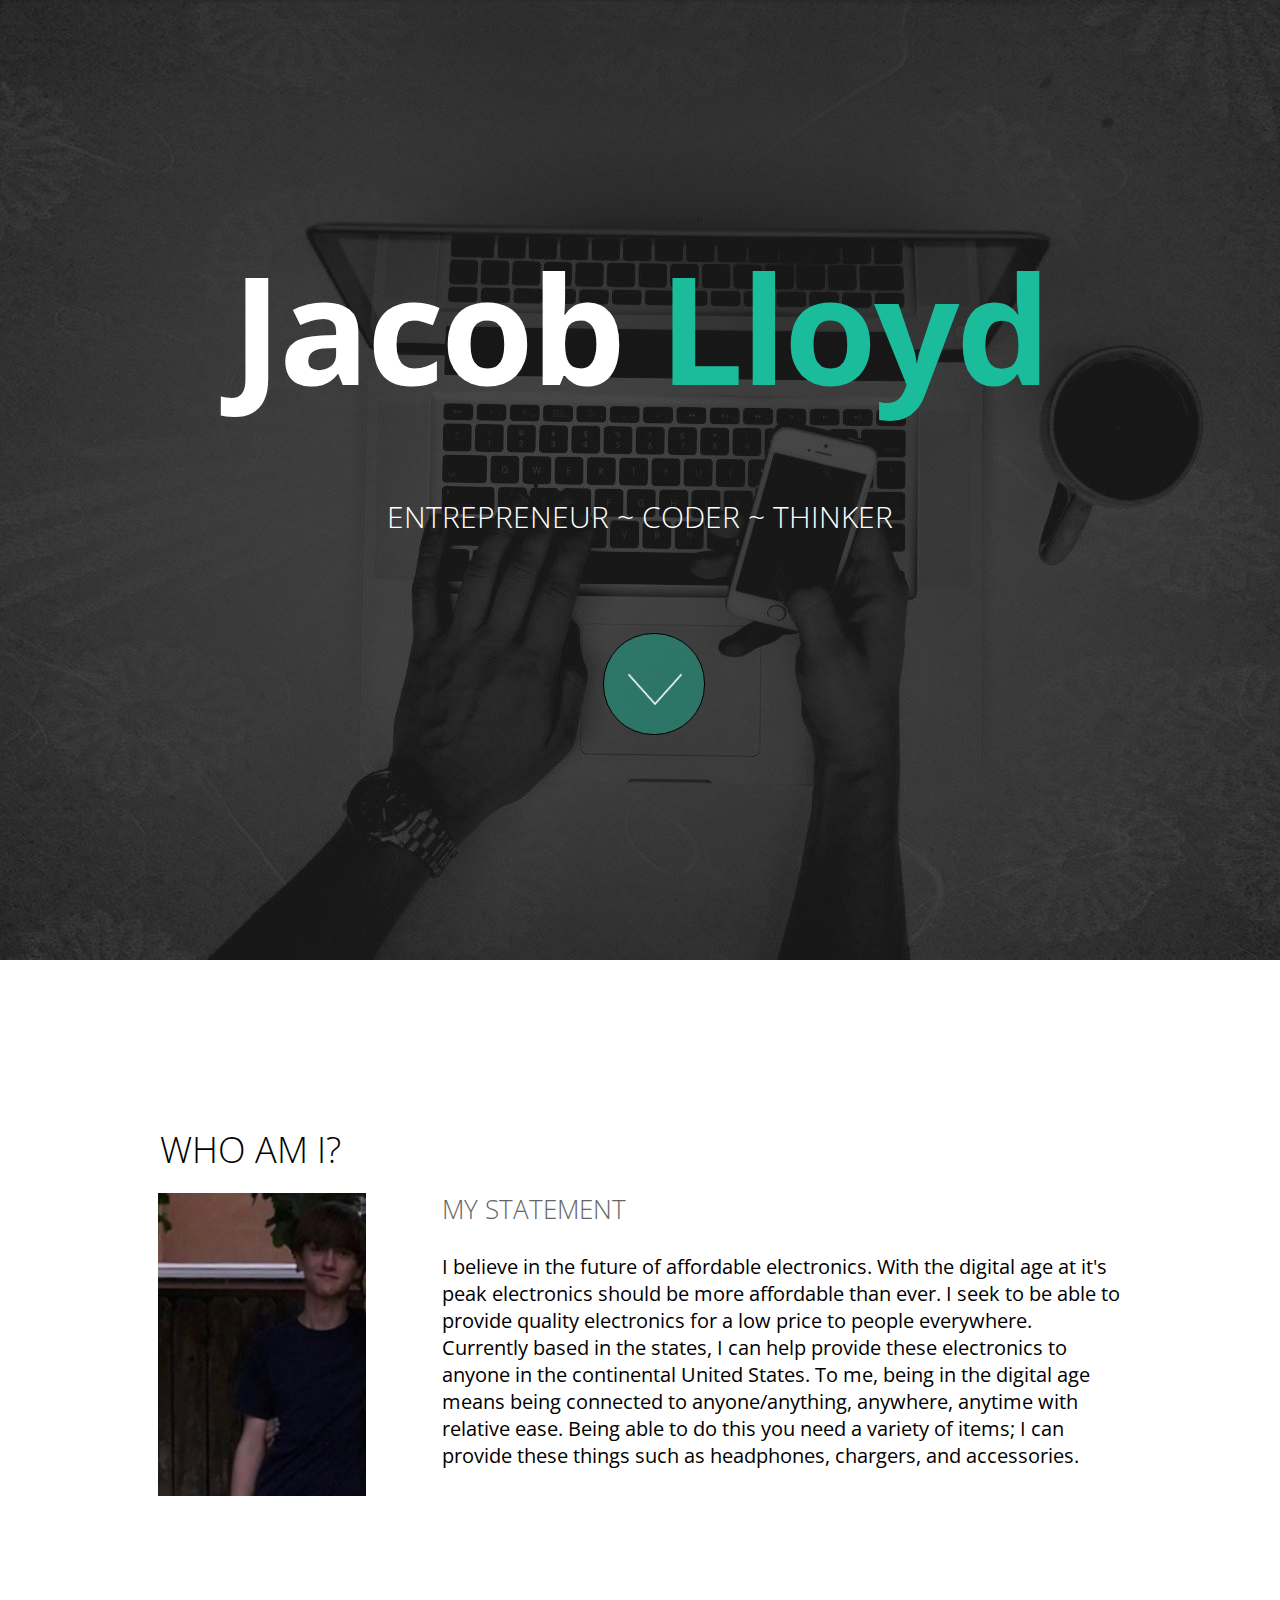
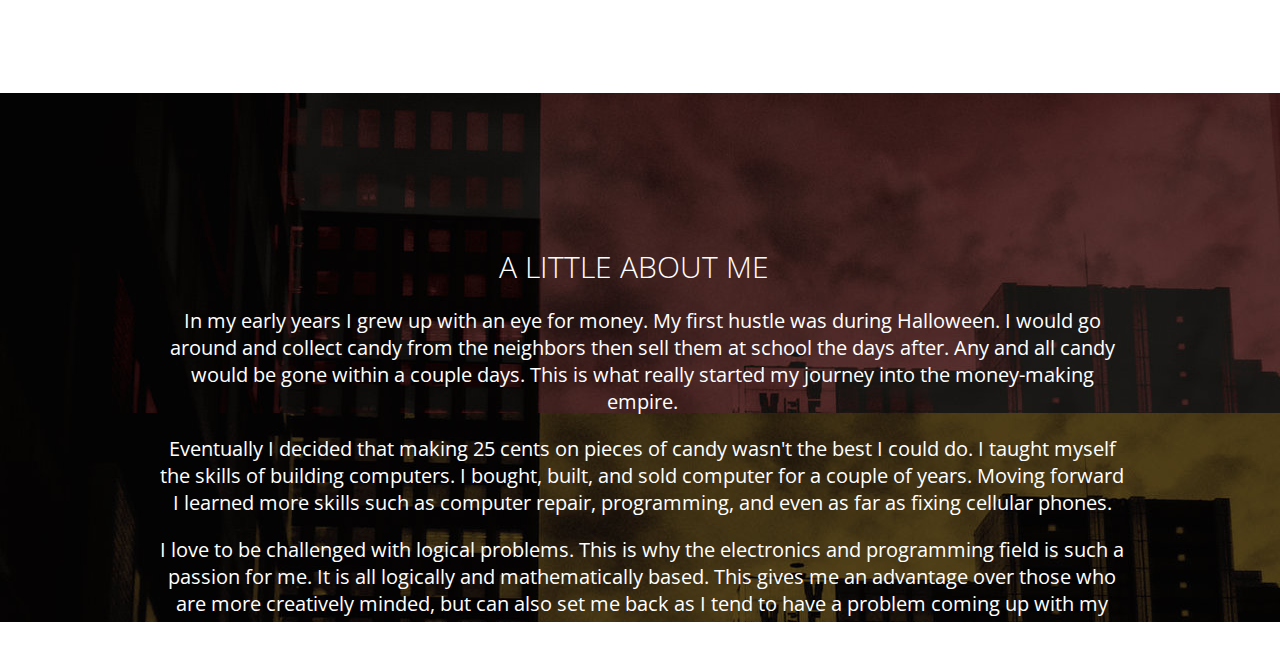
==== code.html @ 01b5fb67 "Batch update" ====
<!doctype html><html lang=""><head>
    <meta charset="UTF-8">
    <!-- generator meta tag -->
    <!-- leave this for stats and Silex version check -->
    <meta name="generator" content="Silex v2.2.8">
    <!-- End of generator meta tag -->
    <link href="css/normalize.css" rel="stylesheet">
    <link href="css/front-end.css" rel="stylesheet">
    <script type="text/javascript" src="js/jquery.js"></script>
    
    
    <script type="text/javascript" src="js/front-end.js"></script>

    
    
    





















    



    
    <title> - Code</title>





















































    <meta name="viewport" content="width=device-width, initial-scale=1, maximum-scale=2.2" data-silex-viewport="">












    
    
    
    
<link href="https://fonts.googleapis.com/css?family=Open+Sans:700,300" rel="stylesheet" class="silex-custom-font"><script src="js/unslider-min.js"></script><script src="js/unslider-min.js"></script><link rel="stylesheet" href="css/unslider.css"><link rel="stylesheet" href="css/unslider.css"><meta name="website-width" content="960"><meta name="hostingProvider" content="ghpages"><!-- Silex HEAD tag do not remove -->
    <!-- End of Silex HEAD tag do not remove --><script src="js/script.js" type="text/javascript"></script><link href="css/styles.css" rel="stylesheet" type="text/css"><style>body { opacity: 0; transition: .25s opacity ease; }</style></head>

<body class="body-initial enable-mobile all-style silex-runtime silex-published" data-silex-type="container">
    <div data-silex-type="container" class="prevent-draggable container-element editable-style silex-id-1489143154958-1 section-element">
        <div data-silex-type="container" class="editable-style silex-element-content website-width silex-id-1489143154957-0 silex-container-content container-element prevent-draggable" title="Jacob Lloyd Resume">
            <div class="editable-style silex-id-1440793860642-0 text-element top-text text-style-1" data-silex-type="text">
                <div class="silex-element-content normal">
                    <h1>Jacob <font color="#1abc9c">Lloyd</font></h1>
                    
                        <h2>Entrepreneur ~ Coder ~ Thinker</h2>
                    
                </div>
            </div>
            <div class="editable-style silex-id-1440798151836-0 container-element go-down" data-silex-type="container">

                <div data-silex-type="image" class="editable-style silex-id-1484954814876-0 image-element"><img src="assets/scroll_arrow.png" class="silex-element-content"></div>
            </div>
        </div>
    </div>
    <div data-silex-type="container" class="prevent-draggable container-element editable-style silex-id-1489143327627-3 section-element">
        <div data-silex-type="container" class="editable-style silex-element-content website-width silex-id-1489143327626-2 silex-container-content container-element prevent-draggable">

            <div class="editable-style silex-id-1440798996856-3 text-element" data-silex-type="text">
                <div class="silex-element-content normal">
                    <h3>who am i?</h3>
                </div>
            </div>
            <div class="editable-style silex-id-1440798669277-2 image-element" data-silex-type="image">
            <img src="assets/IMG_2295.jpg" class="silex-element-content"></div>
            <div class="editable-style silex-id-1440799193140-4 text-element content-black" data-silex-type="text">
                <div class="silex-element-content normal">
                    <h3>My statement<br></h3>
                    <p>I believe in the future of affordable electronics. With the digital age at it's peak electronics should be more affordable than ever. I seek to be able to provide quality electronics for a low price to people everywhere. Currently based in the states, I can help provide these electronics to anyone in the continental United States. To me, being in the digital age means being connected to anyone/anything, anywhere, anytime with relative ease. Being able to do this you need a variety of items; I can provide these things such as headphones, chargers, and accessories.<br></p>
                    
                </div>
            </div>
        </div>
    </div>
    <div data-silex-type="container" class="prevent-draggable container-element editable-style silex-id-1489143411591-5 section-element">
        <div data-silex-type="container" class="editable-style silex-element-content website-width silex-id-1489143411591-4 silex-container-content container-element prevent-draggable">
            <div class="editable-style silex-id-1440800016088-6 text-element middle-text content-white" data-silex-type="text">
                <div class="silex-element-content normal">
                    <h2>A little about me&nbsp;&nbsp;<br></h2><p>In my early years I grew up with an eye for money. My first hustle was during Halloween. I would go around and collect candy from the neighbors then sell them at school the days after. Any and all candy would be gone within a couple days. This is what really started my journey into the money-making empire.</p><p>Eventually I decided that making 25 cents on pieces of candy wasn't the best I could do. I taught myself the skills of building computers. I bought, built, and sold computer for a couple of years. Moving forward I learned more skills such as computer repair, programming, and even as far as fixing cellular phones.</p><p>I love to be challenged with logical problems. This is why the electronics and programming field is such a passion for me. It is all logically and mathematically based. This gives me an advantage over those who are more creatively minded, but can also set me back as I tend to have a problem coming up with my own activities and projects to work on.</p>
                    <p></p>
                </div>
            </div>
        </div>
    </div>




































    <div class="silex-pages">
        <div data-silex-type="image" class="menu-button editable-style silex-id-hamburger-menu image-element prevent-draggable hide-on-mobile hide-on-desktop"><img alt="open mobile menu" src="[data-uri]" class="silex-element-content"></div><a id="page-design" data-silex-type="page" class="page-element" href="index.html">Design</a><a class="page-element" data-silex-type="page" id="page-photo" href="photo.html">Photo</a><a class="page-element page-link-active" data-silex-type="page" id="page-code" href="code.html">Code</a></div>























































    
    












</body></html>
---- css/front-end.css ----
/**
 * This file holds the basic CSS styles of Silex websites
 */

/* pages */
.page-element{
  display: none;
}
.paged-element{
  display: none;
}
.silex-published .paged-element{
  display: block;
}
/* default style for silex elements */
.editable-style{
  position: absolute;
  box-sizing: content-box; /* this is needed to set the size of elements with a border (though it could be omited since this is the default value) */
}
.silex-element-content{
  overflow: hidden;
  border-radius: initial;
  width: 100%;
}
.silex-element-content {
  pointer-events: none;
}
.silex-element-content[contenteditable="true"] {
  min-height: 20px;
  cursor: text;
  pointer-events: auto;
}
.editable-style.silex-selected.text-editor-focus {
  /* remove text box selection markers
  box-shadow: none;
  */
  /* a click on current text box will select it */
  cursor: pointer;
}
.text-editor-focus .ui-resizable-handle {
  /* remove text box UI handles for resize */
  display: none;
}
.section-element > .silex-element-content {
  /* section have a content element, and it needs to keep pointer events
     because it container other silex elements
  */
  pointer-events: auto;
}
body.silex-runtime .silex-element-content {
  pointer-events: auto;
}
/*  needed to have the content 100% height but mess up with UI
.html-element .silex-element-content{
  position: absolute;
}
*/
.editable-style.section-element {
  position: relative;
  left: 0;
  top: 0;
  right: 0;
  padding: 15px 100px;
  margin: 5px 5px;
}
.silex-runtime .editable-style.section-element {
  padding: 0;
  margin: 0;
}
.default-site-width, /* for backward compat, FIXME: remove in a while */
.website-width {
  width: 960px;
}
.section-element .silex-container-content {
  position: relative;
  left: 0;
  top: 0;
  margin-left: auto;
  margin-right: auto;
  overflow: initial;
}
/* background */
.background{
  position: relative !important;
  left: 0 !important;
  top: 0 !important; /* !important is useful while editing */
  margin-left: auto;
  margin-right: auto;
  z-index: 1;
}
/* resize */
.editable-style.image-element .silex-element-content{
  position: absolute;
  border-radius: inherit; /* this is to follow the element's radius */
  height: 100%;
}
/* wysihtml text editor styles */
.wysiwyg-float-left {
  float: left;
  margin: 0 8px 8px 0;
}
.wysiwyg-float-right {
  float: right;
  margin: 0 0 8px 8px;
}
/* Remove dots surrounding links in Firefox
    because of normalize.css */
a:focus{ outline: none;}

body.silex-runtime .editable-style[data-silex-href] {
  cursor: pointer;
}
body.enable-mobile .editable-style.hide-on-desktop {
  display: none;
}
/* mobile hamburger menu */
body.enable-mobile .silex-pages .menu-button {
  left: 105%;
  top: 10px;
  position: absolute;
  cursor: pointer;
  border-radius: 6px;
}

/* mobile side bar */
body.enable-mobile .silex-pages {
  position: fixed;
  z-index: 999999;
  width: 80%;
  height: 100%;
  background-color: #4C4C4C;
  right: 100%;
  top: 0;
  transition: right .1s ease-out;
  border-style: solid;
  border-width: 0 1px 0 0;
  border-color: #8E8E8E;
}
body.enable-mobile.show-mobile-menu {
  cursor: pointer;
}
body.enable-mobile.show-mobile-menu .silex-pages {
  right: 20%;
  overflow-y: auto;
  overflow-x: hidden;
}
body.enable-mobile .page-element {
  display: block;
  cursor: pointer;
  padding: 1em;
  font-size: 1.6em;
  color: #FFFFFF;
  text-overflow: ellipsis;
  white-space: nowrap;
  overflow: hidden;
}
body.enable-mobile .page-element.page-link-active {
  background-color: #262626;
}
/* elements styles */
body.enable-mobile .background {
  height: initial;
  padding-bottom: 50px;
}
/* Mobile styles */
@media (max-width:480px) {
  /* hide horizontal scroll bar which appears because of residual values in css
  html {
    overflow-x: hidden;
  }
  */
  body {
    position: initial; /* used to be absolute but now only in editor (editable.css), when position is absolute the body has the size of its content */
  }
  /* mobile mode */
  body.enable-mobile .editable-style,
  body.enable-mobile .background.background-initial {
    position: relative;
    top: auto;
    left: auto;
    max-width: 95%; /* less than 100% in the editor to be able to resize container */
    min-width: auto; /* this is to remove sections min-width, since section min-width is set to the witdh of its content in Element::setStyle() */
    margin-left: auto;
    margin-right: auto;
  }
  body.enable-mobile .editable-style.section-element {
    max-width: 100%; /* section bg should be 100% width because user do not need to grab the side and resize */
    padding: 0;
    margin: 0;
  }
  body.enable-mobile .container-element {
    display: flex;
    align-items: center;
    justify-content: space-around;
    flex-wrap: wrap;
    height: fit-content;
  }
  /* but still hide paged elements or desktop only elements */
  .paged-element-hidden.paged-element.editable-style {
    display: none;
  }
  body.enable-mobile .editable-style.hide-on-mobile {
    display: none;
  }
  body.enable-mobile .editable-style.hide-on-desktop {
    display: initial;
  }
  body.silex-runtime.enable-mobile .background.background-initial {
    max-width: 100%;
  }
}

/**
 * prodotype components
 */
.silex-element-content-full-height .silex-element-content {
  height: 100%;
}
.prodotype-runtime {
  display: none;
}
body.silex-runtime .prodotype-runtime {
  display: block;
}
body.silex-runtime .prodotype-preview {
  display: none;
}
.prodotype-force-size {
  position: absolute;
  width: 100%;
  height: 100%;
}
.silex-component-button button {
  width: 100%;
}
---- css/unslider.css ----
.unslider{overflow:auto;margin:0;padding:0}.unslider-wrap{position:relative}.unslider-wrap.unslider-carousel li{float:left}.unslider-vertical>ul{height:100%}.unslider-vertical li{float:none;width:100%}.unslider-fade{position:relative}.unslider-fade .unslider-wrap li{position:absolute;left:0;top:0;right:0;z-index:8}.unslider-fade .unslider-wrap li.unslider-active{z-index:10}.unslider li,.unslider ol,.unslider ul{list-style:none;margin:0;padding:0;border:none}.unslider-arrow{position:absolute;left:20px;z-index:2;cursor:pointer}.unslider-arrow.next{left:auto;right:20px}
---- css/unslider.css ----
.unslider{overflow:auto;margin:0;padding:0}.unslider-wrap{position:relative}.unslider-wrap.unslider-carousel li{float:left}.unslider-vertical>ul{height:100%}.unslider-vertical li{float:none;width:100%}.unslider-fade{position:relative}.unslider-fade .unslider-wrap li{position:absolute;left:0;top:0;right:0;z-index:8}.unslider-fade .unslider-wrap li.unslider-active{z-index:10}.unslider li,.unslider ol,.unslider ul{list-style:none;margin:0;padding:0;border:none}.unslider-arrow{position:absolute;left:20px;z-index:2;cursor:pointer}.unslider-arrow.next{left:auto;right:20px}
---- css/styles.css ----
.heading1 {text-shadow: 2px -2px 5px rgba(0, 0, 0, 0.75);}.go-down {cursor: pointer;}.button.page-link-active {background-color: #FC6F5C;}
.body-initial {background-color: rgb(255, 255, 255);}.silex-id-1489143154958-1 {top: 100px; left: NaNpx; background-image: url('../assets/top-pic.jpg'); background-position: center center; background-size: cover; background-repeat: no-repeat; background-color: rgba(51,51,51,1);}.silex-id-1489143154957-0 {min-height: 960px; background-color: transparent;}@media only screen and (max-width: 480px), only screen and (max-device-width: 480px) {.silex-id-1489143154957-0 {top: 0px; left: 12px; width: 445px; min-height: 960px;}}.silex-id-1440793860642-0 {width: 960px; top: 151px; left: 0px; background-color: transparent; border-top-left-radius: 5px; border-top-right-radius: 5px; border-bottom-right-radius: 5px; border-bottom-left-radius: 5px; border-top-width: 0px; border-right-width: 0px; border-bottom-width: 0px; border-left-width: 0px; border-top-style: solid; border-right-style: solid; border-bottom-style: solid; border-left-style: solid; min-height: 394px;}@media only screen and (max-width: 480px), only screen and (max-device-width: 480px) {.silex-id-1440793860642-0 {top: 75px; left: 11px; width: 423px; min-height: 558px;}}.silex-id-1440798151836-0 {width: 100px; top: 633px; left: 443px; background-color: rgba(26, 188, 156, 0.447059); border-top-left-radius: 50px; border-top-right-radius: 50px; border-bottom-right-radius: 50px; border-bottom-left-radius: 50px; border-top-width: 1px; border-right-width: 1px; border-bottom-width: 1px; border-left-width: 1px; border-top-style: solid; border-right-style: solid; border-bottom-style: solid; border-left-style: solid; border-top-color: rgb(0, 0, 0); border-right-color: rgb(0, 0, 0); border-bottom-color: rgb(0, 0, 0); border-left-color: rgb(0, 0, 0); min-height: 100px;}.silex-id-1484954814876-0 {min-height: 33px; width: 54px; top: 38px; left: 24px;}.silex-id-1489143327627-3 {top: 960px; left: 0px; background-color: transparent;}@media only screen and (max-width: 480px), only screen and (max-device-width: 480px) {.silex-id-1489143327627-3 {top: 1020px; left: 0px;}}.silex-id-1489143327626-2 {min-height: 733px; background-color: transparent;}@media only screen and (max-width: 480px), only screen and (max-device-width: 480px) {.silex-id-1489143327626-2 {min-height: 1014px;}}.silex-id-1440798996856-3 {width: 489px; top: 129px; left: 0px; min-height: 94px;}.silex-id-1440798669277-2 {width: 208px; top: 233px; left: -2px; min-height: 303px;}.silex-id-1440799193140-4 {width: 678px; top: 205px; left: 282px; min-height: 347px;}.silex-id-1489143411591-5 {top: 1473px; left: 0px; background-color: rgba(51,51,51,1); background-image: url('../assets/pic2.jpg'); min-width: 960px;}.silex-id-1489143411591-4 {min-height: 529px; background-color: transparent; top: 15px; left: 100px; width: 960px;}.silex-id-1440800016088-6 {width: 964px; top: 134px; left: 0px; min-height: 410px;}
h1 {font-weight: 700; font-size: 150px; color: #FFFFFF; text-align: center; line-height: 1; letter-spacing: -3px;}h2 {font-weight: 300; font-size: 30px; color: #FFFFFF; text-align: center; text-transform: uppercase; line-height: 1;}h3 {font-weight: 300; font-size: 36px; text-transform: uppercase;}.text-element > .silex-element-content {font-family: 'Open Sans', sans-serif;}p {font-size: 20px;}a {text-decoration: none;}[data-silex-href] {text-decoration: none;}@media only screen and (max-width: 480px), only screen and (max-device-width: 480px) {h1 {font-weight: 300;}.text-element > .silex-element-content {font-size: 150%;}p {font-size: 150%;}b {font-weight: 300;}}
.text-style-1 b {color: #1ABC9C;}
.content-black h3 {font-size: 26px; color: #666666;}
.content-white.text-element > .silex-element-content {color: #FFFFFF; text-align: center;}
.content-columns.text-element > .silex-element-content {text-align: justify; columns: 2; column-gap: 55px;}@media only screen and (max-width: 480px), only screen and (max-device-width: 480px) {.content-columns.text-element > .silex-element-content {columns: 1;}}
.footer.text-element > .silex-element-content {text-align: center;}
.website-width {width: 960px;}body.silex-runtime {opacity: 1;}
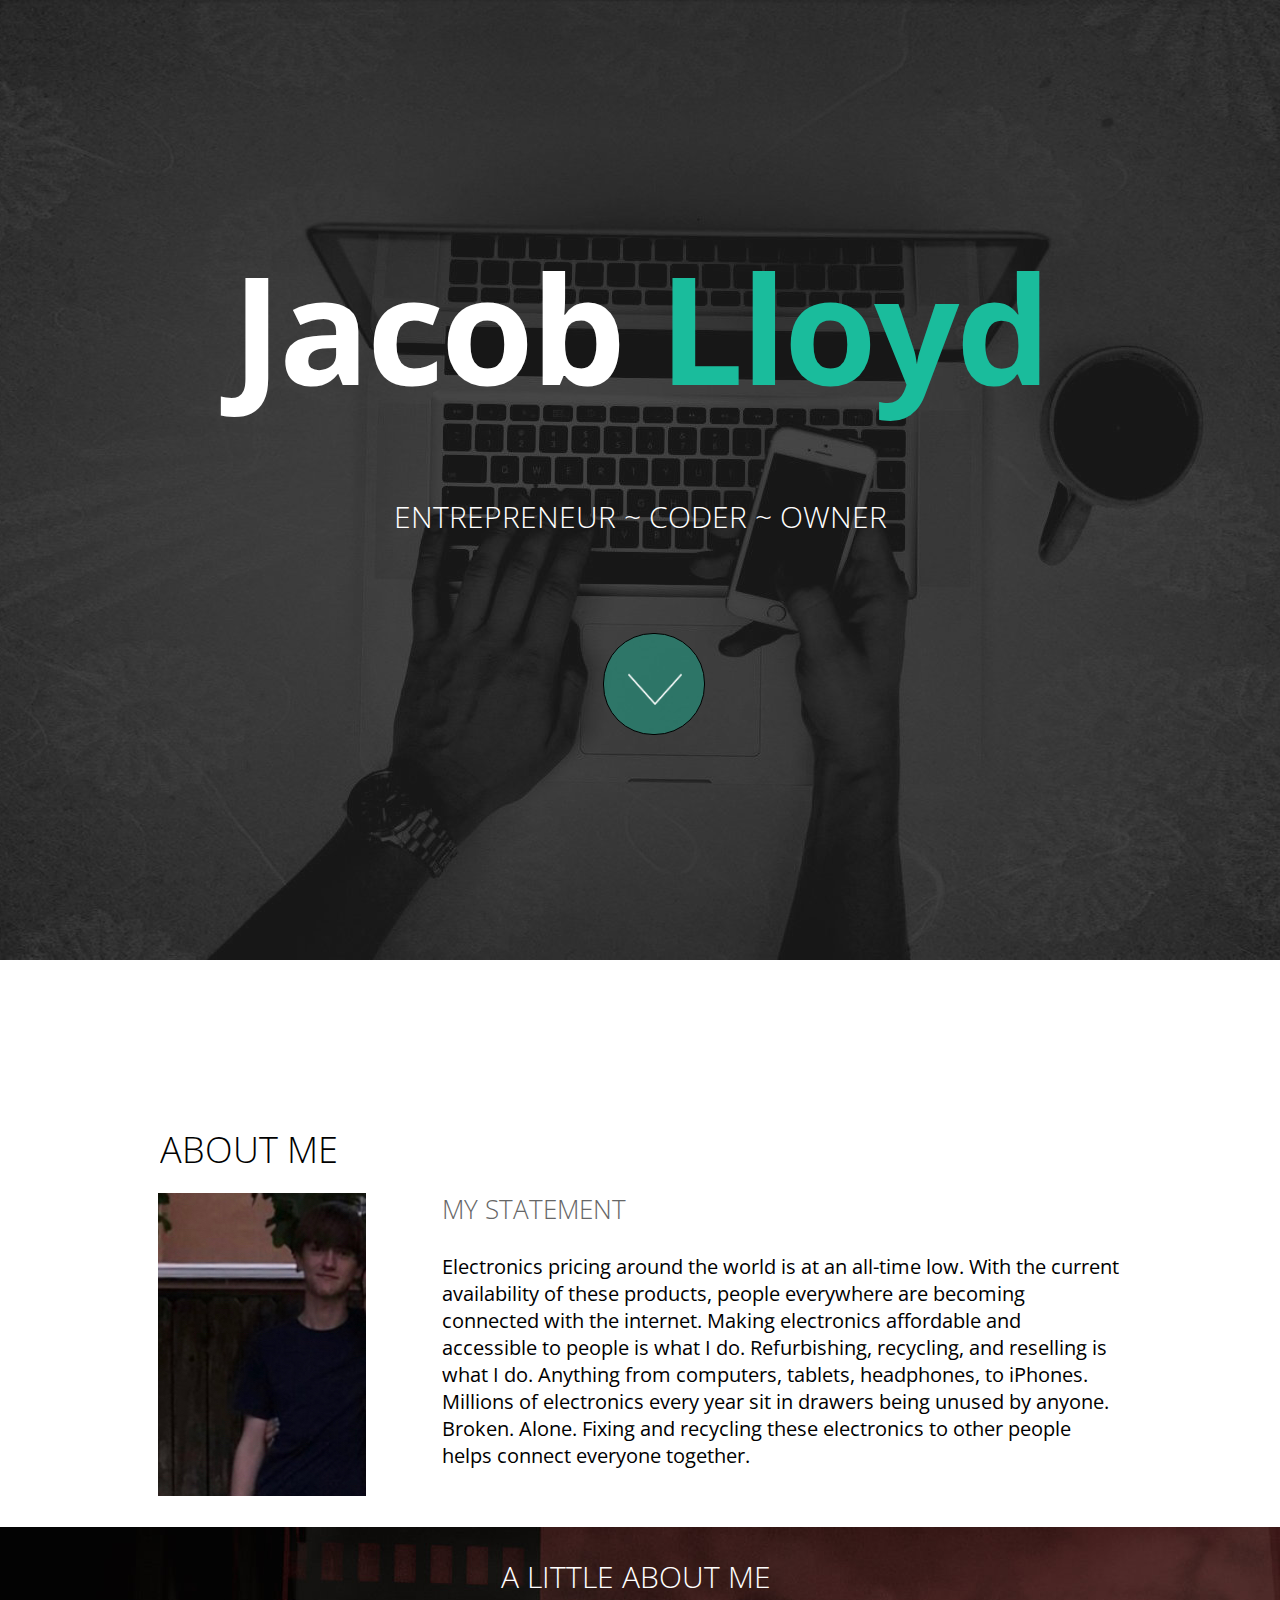
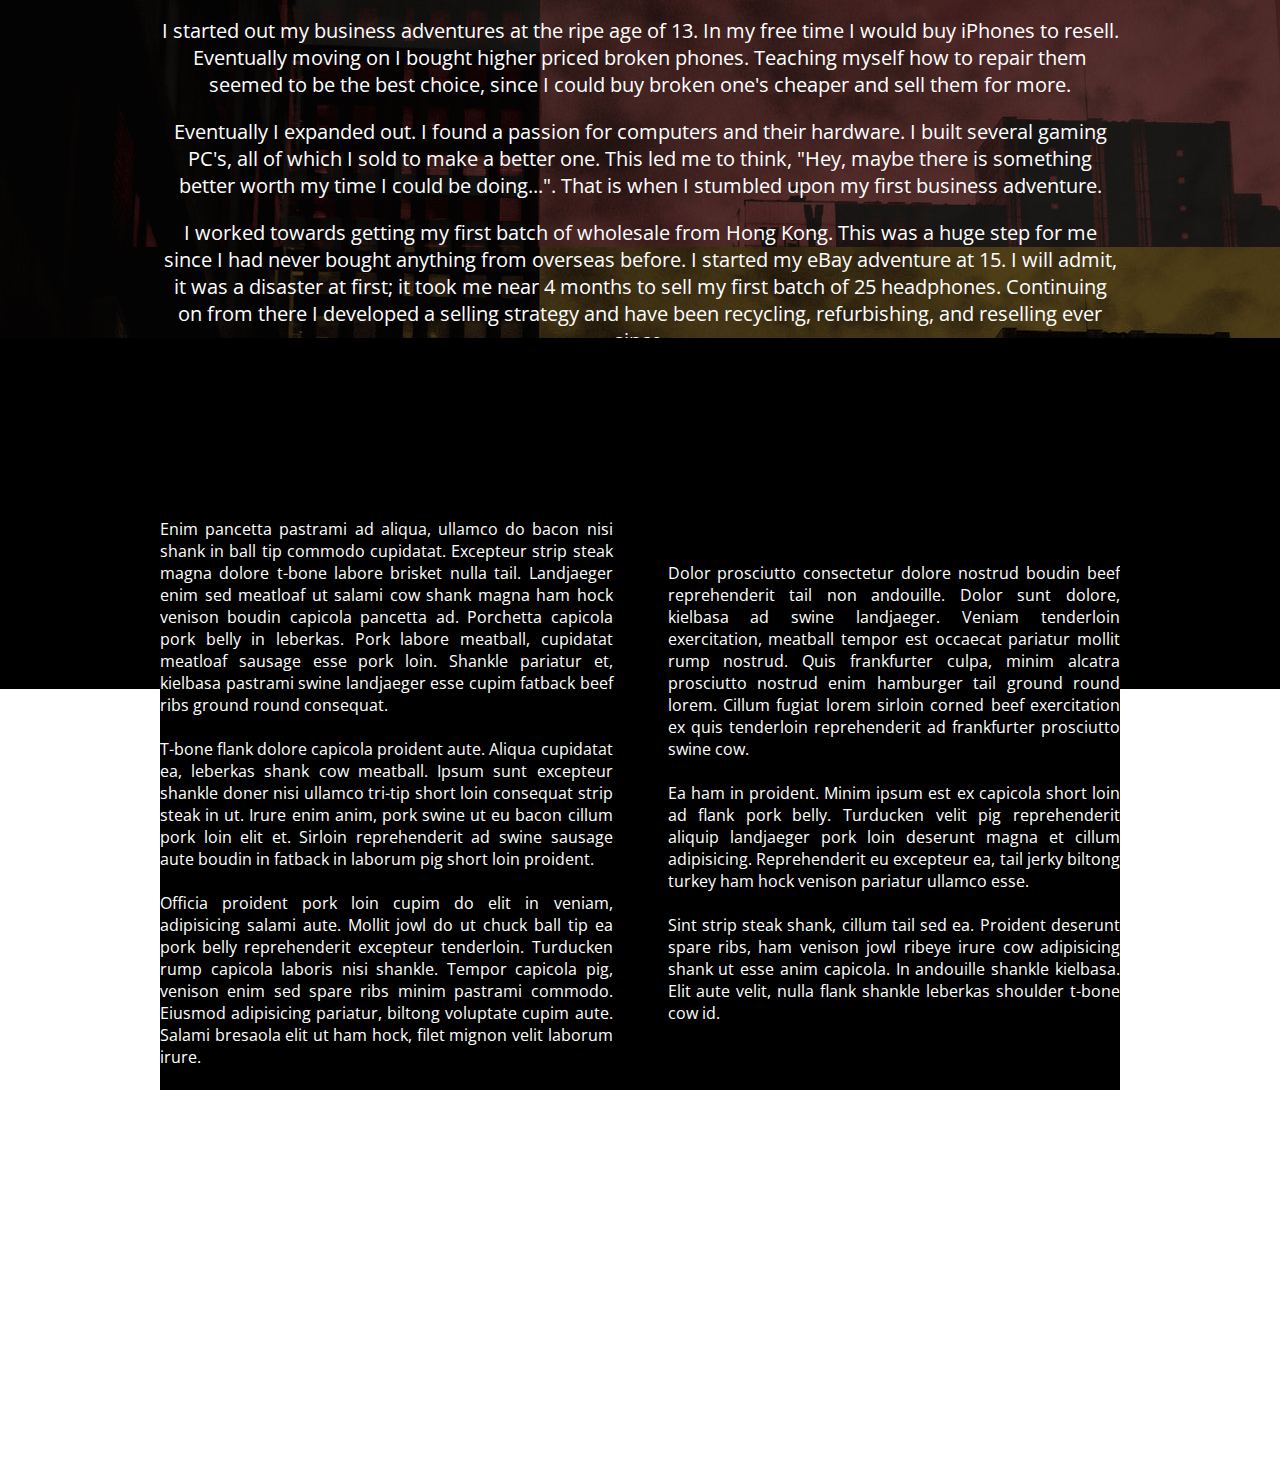
==== commit fe6bf7ba: "Batch update" ====
--- a/code.html
+++ b/code.html
@@ -111,17 +111,17 @@
     
     
     
-<link href="https://fonts.googleapis.com/css?family=Open+Sans:700,300" rel="stylesheet" class="silex-custom-font"><script src="js/unslider-min.js"></script><script src="js/unslider-min.js"></script><link rel="stylesheet" href="css/unslider.css"><link rel="stylesheet" href="css/unslider.css"><meta name="website-width" content="960"><meta name="hostingProvider" content="ghpages"><!-- Silex HEAD tag do not remove -->
+<link href="https://fonts.googleapis.com/css?family=Open+Sans:700,300" rel="stylesheet" class="silex-custom-font"><script src="js/unslider-min.js"></script><script src="js/unslider-min.js"></script><link rel="stylesheet" href="css/unslider.css"><link rel="stylesheet" href="css/unslider.css"><meta name="website-width" content="960"><meta name="hostingProvider" content="unifile"><!-- Silex HEAD tag do not remove -->
     <!-- End of Silex HEAD tag do not remove --><script src="js/script.js" type="text/javascript"></script><link href="css/styles.css" rel="stylesheet" type="text/css"><style>body { opacity: 0; transition: .25s opacity ease; }</style></head>
 
 <body class="body-initial enable-mobile all-style silex-runtime silex-published" data-silex-type="container">
     <div data-silex-type="container" class="prevent-draggable container-element editable-style silex-id-1489143154958-1 section-element">
-        <div data-silex-type="container" class="editable-style silex-element-content website-width silex-id-1489143154957-0 silex-container-content container-element prevent-draggable" title="Jacob Lloyd Resume">
+        <div data-silex-type="container" class="editable-style silex-element-content website-width silex-id-1489143154957-0 silex-container-content container-element prevent-draggable">
             <div class="editable-style silex-id-1440793860642-0 text-element top-text text-style-1" data-silex-type="text">
                 <div class="silex-element-content normal">
-                    <h1>Jacob <font color="#1abc9c">Lloyd</font></h1>
+                    <h1>Jacob&nbsp;<b>Lloyd</b></h1>
                     
-                        <h2>Entrepreneur ~ Coder ~ Thinker</h2>
+                        <h2>Entrepreneur ~ Coder ~ owner</h2>
                     
                 </div>
             </div>
@@ -136,7 +136,7 @@
 
             <div class="editable-style silex-id-1440798996856-3 text-element" data-silex-type="text">
                 <div class="silex-element-content normal">
-                    <h3>who am i?</h3>
+                    <h3>about me</h3>
                 </div>
             </div>
             <div class="editable-style silex-id-1440798669277-2 image-element" data-silex-type="image">
@@ -144,7 +144,11 @@
             <div class="editable-style silex-id-1440799193140-4 text-element content-black" data-silex-type="text">
                 <div class="silex-element-content normal">
                     <h3>My statement<br></h3>
-                    <p>I believe in the future of affordable electronics. With the digital age at it's peak electronics should be more affordable than ever. I seek to be able to provide quality electronics for a low price to people everywhere. Currently based in the states, I can help provide these electronics to anyone in the continental United States. To me, being in the digital age means being connected to anyone/anything, anywhere, anytime with relative ease. Being able to do this you need a variety of items; I can provide these things such as headphones, chargers, and accessories.<br></p>
+                    <p>
+
+Electronics pricing around the world is at an all-time low. With the current availability of these products, people everywhere are becoming connected with the internet. Making electronics affordable and accessible to people is what I do. Refurbishing, recycling, and reselling is what I do. Anything from computers, tablets, headphones, to iPhones. Millions of electronics every year sit in drawers being unused by anyone. Broken. Alone. Fixing and recycling these electronics to other people helps connect everyone together. 
+
+<br></p>
                     
                 </div>
             </div>
@@ -154,7 +158,11 @@
         <div data-silex-type="container" class="editable-style silex-element-content website-width silex-id-1489143411591-4 silex-container-content container-element prevent-draggable">
             <div class="editable-style silex-id-1440800016088-6 text-element middle-text content-white" data-silex-type="text">
                 <div class="silex-element-content normal">
-                    <h2>A little about me&nbsp;&nbsp;<br></h2><p>In my early years I grew up with an eye for money. My first hustle was during Halloween. I would go around and collect candy from the neighbors then sell them at school the days after. Any and all candy would be gone within a couple days. This is what really started my journey into the money-making empire.</p><p>Eventually I decided that making 25 cents on pieces of candy wasn't the best I could do. I taught myself the skills of building computers. I bought, built, and sold computer for a couple of years. Moving forward I learned more skills such as computer repair, programming, and even as far as fixing cellular phones.</p><p>I love to be challenged with logical problems. This is why the electronics and programming field is such a passion for me. It is all logically and mathematically based. This gives me an advantage over those who are more creatively minded, but can also set me back as I tend to have a problem coming up with my own activities and projects to work on.</p>
+                    <h2>A little about me&nbsp;<br></h2>
+                    <p>
+
+</p><p>I started out my business adventures at the ripe age of 13. In my free time I would buy iPhones to resell. Eventually moving on I bought higher priced broken phones. Teaching myself how to repair them seemed to be the best choice, since I could buy broken one's cheaper and sell them for more.</p><p>Eventually I expanded out. I found a passion for computers and their hardware. I built several gaming PC's, all of which I sold to make a better one. This led me to think, "Hey, maybe there is something better worth my time I could be doing...". That is when I stumbled upon my first business adventure.<br></p><p>I worked towards getting my first batch of wholesale from Hong Kong. This was a huge step for me since I had never bought anything from overseas before. I started my eBay adventure at 15. I will admit, it was a disaster at first; it took me near 4 months to sell my first batch of 25 headphones. Continuing on from there I developed a selling strategy and have been recycling, refurbishing, and reselling ever since.</p><p></p>
+                    
                     <p></p>
                 </div>
             </div>
@@ -253,7 +261,41 @@
 
 
 
-    
+    <div data-silex-type="container" class="prevent-draggable container-element editable-style silex-id-1489143528708-7 section-element">
+        <div data-silex-type="container" class="editable-style silex-element-content website-width silex-id-1489143528708-6 silex-container-content container-element prevent-draggable">
+            
+            
+            
+            
+
+            <div class="editable-style text-element col silex-id-1440801309675-13 page-code paged-element content-columns page-link-active" data-silex-type="text">
+                <div class="silex-element-content normal">Enim pancetta pastrami ad aliqua, ullamco do bacon nisi shank in ball tip commodo cupidatat. Excepteur strip steak magna dolore t-bone labore brisket nulla tail. Landjaeger enim sed meatloaf ut salami cow shank magna ham hock venison boudin
+                    capicola pancetta ad. Porchetta capicola pork belly in leberkas. Pork labore meatball, cupidatat meatloaf sausage esse pork loin. Shankle pariatur et, kielbasa pastrami swine landjaeger esse cupim fatback beef ribs ground round consequat.
+                    <br>
+                    <br>T-bone flank dolore capicola proident aute. Aliqua cupidatat ea, leberkas shank cow meatball. Ipsum sunt excepteur shankle doner nisi ullamco tri-tip short loin consequat strip steak in ut. Irure enim anim, pork swine ut eu bacon
+                    cillum pork loin elit et. Sirloin reprehenderit ad swine sausage aute boudin in fatback in laborum pig short loin proident.
+                    <br>
+                    <br>Officia proident pork loin cupim do elit in veniam, adipisicing salami aute. Mollit jowl do ut chuck ball tip ea pork belly reprehenderit excepteur tenderloin. Turducken rump capicola laboris nisi shankle. Tempor capicola pig,
+                    venison enim sed spare ribs minim pastrami commodo. Eiusmod adipisicing pariatur, biltong voluptate cupim aute. Salami bresaola elit ut ham hock, filet mignon velit laborum irure.
+                    <br>
+                    <br>
+                    <br>
+                    <br>Dolor prosciutto consectetur dolore nostrud boudin beef reprehenderit tail non andouille. Dolor sunt dolore, kielbasa ad swine landjaeger. Veniam tenderloin exercitation, meatball tempor est occaecat pariatur mollit rump nostrud.
+                    Quis frankfurter culpa, minim alcatra prosciutto nostrud enim hamburger tail ground round lorem. Cillum fugiat lorem sirloin corned beef exercitation ex quis tenderloin reprehenderit ad frankfurter prosciutto swine cow.
+                    <br>
+                    <br>Ea ham in proident. Minim ipsum est ex capicola short loin ad flank pork belly. Turducken velit pig reprehenderit aliquip landjaeger pork loin deserunt magna et cillum adipisicing. Reprehenderit eu excepteur ea, tail jerky biltong
+                    turkey ham hock venison pariatur ullamco esse.
+                    <br>
+                    <br>Sint strip steak shank, cillum tail sed ea. Proident deserunt spare ribs, ham venison jowl ribeye irure cow adipisicing shank ut esse anim capicola. In andouille shankle kielbasa. Elit aute velit, nulla flank shankle leberkas shoulder
+                    t-bone cow id.
+                    <br>
+                    <br>
+                    <br>
+                </div>
+            </div>
+            
+        </div>
+    </div>
     
 
 
--- a/css/styles.css
+++ b/css/styles.css
@@ -1,10 +1,10 @@
 
 .heading1 {text-shadow: 2px -2px 5px rgba(0, 0, 0, 0.75);}.go-down {cursor: pointer;}.button.page-link-active {background-color: #FC6F5C;}
-.body-initial {background-color: rgb(255, 255, 255);}.silex-id-1489143154958-1 {top: 100px; left: NaNpx; background-image: url('../assets/top-pic.jpg'); background-position: center center; background-size: cover; background-repeat: no-repeat; background-color: rgba(51,51,51,1);}.silex-id-1489143154957-0 {min-height: 960px; background-color: transparent;}@media only screen and (max-width: 480px), only screen and (max-device-width: 480px) {.silex-id-1489143154957-0 {top: 0px; left: 12px; width: 445px; min-height: 960px;}}.silex-id-1440793860642-0 {width: 960px; top: 151px; left: 0px; background-color: transparent; border-top-left-radius: 5px; border-top-right-radius: 5px; border-bottom-right-radius: 5px; border-bottom-left-radius: 5px; border-top-width: 0px; border-right-width: 0px; border-bottom-width: 0px; border-left-width: 0px; border-top-style: solid; border-right-style: solid; border-bottom-style: solid; border-left-style: solid; min-height: 394px;}@media only screen and (max-width: 480px), only screen and (max-device-width: 480px) {.silex-id-1440793860642-0 {top: 75px; left: 11px; width: 423px; min-height: 558px;}}.silex-id-1440798151836-0 {width: 100px; top: 633px; left: 443px; background-color: rgba(26, 188, 156, 0.447059); border-top-left-radius: 50px; border-top-right-radius: 50px; border-bottom-right-radius: 50px; border-bottom-left-radius: 50px; border-top-width: 1px; border-right-width: 1px; border-bottom-width: 1px; border-left-width: 1px; border-top-style: solid; border-right-style: solid; border-bottom-style: solid; border-left-style: solid; border-top-color: rgb(0, 0, 0); border-right-color: rgb(0, 0, 0); border-bottom-color: rgb(0, 0, 0); border-left-color: rgb(0, 0, 0); min-height: 100px;}.silex-id-1484954814876-0 {min-height: 33px; width: 54px; top: 38px; left: 24px;}.silex-id-1489143327627-3 {top: 960px; left: 0px; background-color: transparent;}@media only screen and (max-width: 480px), only screen and (max-device-width: 480px) {.silex-id-1489143327627-3 {top: 1020px; left: 0px;}}.silex-id-1489143327626-2 {min-height: 733px; background-color: transparent;}@media only screen and (max-width: 480px), only screen and (max-device-width: 480px) {.silex-id-1489143327626-2 {min-height: 1014px;}}.silex-id-1440798996856-3 {width: 489px; top: 129px; left: 0px; min-height: 94px;}.silex-id-1440798669277-2 {width: 208px; top: 233px; left: -2px; min-height: 303px;}.silex-id-1440799193140-4 {width: 678px; top: 205px; left: 282px; min-height: 347px;}.silex-id-1489143411591-5 {top: 1473px; left: 0px; background-color: rgba(51,51,51,1); background-image: url('../assets/pic2.jpg'); min-width: 960px;}.silex-id-1489143411591-4 {min-height: 529px; background-color: transparent; top: 15px; left: 100px; width: 960px;}.silex-id-1440800016088-6 {width: 964px; top: 134px; left: 0px; min-height: 410px;}
+.body-initial {background-color: rgb(255, 255, 255);}.silex-id-1489143154958-1 {top: 100px; left: NaNpx; background-image: url('../assets/top-pic.jpg'); background-position: center center; background-size: cover; background-repeat: no-repeat; background-color: rgba(51,51,51,1);}.silex-id-1489143154957-0 {min-height: 960px; background-color: transparent;}@media only screen and (max-width: 480px), only screen and (max-device-width: 480px) {.silex-id-1489143154957-0 {top: 0px; left: 12px; width: 445px; min-height: 960px;}}.silex-id-1440793860642-0 {width: 960px; top: 151px; left: 0px; background-color: transparent; border-top-left-radius: 5px; border-top-right-radius: 5px; border-bottom-right-radius: 5px; border-bottom-left-radius: 5px; border-top-width: 0px; border-right-width: 0px; border-bottom-width: 0px; border-left-width: 0px; border-top-style: solid; border-right-style: solid; border-bottom-style: solid; border-left-style: solid; min-height: 394px;}@media only screen and (max-width: 480px), only screen and (max-device-width: 480px) {.silex-id-1440793860642-0 {top: 75px; left: 11px; width: 423px; min-height: 558px;}}.silex-id-1440798151836-0 {width: 100px; top: 633px; left: 443px; background-color: rgba(26, 188, 156, 0.447059); border-top-left-radius: 50px; border-top-right-radius: 50px; border-bottom-right-radius: 50px; border-bottom-left-radius: 50px; border-top-width: 1px; border-right-width: 1px; border-bottom-width: 1px; border-left-width: 1px; border-top-style: solid; border-right-style: solid; border-bottom-style: solid; border-left-style: solid; border-top-color: rgb(0, 0, 0); border-right-color: rgb(0, 0, 0); border-bottom-color: rgb(0, 0, 0); border-left-color: rgb(0, 0, 0); min-height: 100px;}.silex-id-1484954814876-0 {min-height: 33px; width: 54px; top: 38px; left: 24px;}.silex-id-1489143327627-3 {top: 960px; left: 0px; background-color: transparent; min-width: 960px;}@media only screen and (max-width: 480px), only screen and (max-device-width: 480px) {.silex-id-1489143327627-3 {top: 1020px; left: 0px;}}.silex-id-1489143327626-2 {min-height: 567px; background-color: transparent; top: 15px; left: 100px; width: 960px;}@media only screen and (max-width: 480px), only screen and (max-device-width: 480px) {.silex-id-1489143327626-2 {min-height: 1014px;}}.silex-id-1440798996856-3 {width: 489px; top: 129px; left: 0px; min-height: 94px;}.silex-id-1440798669277-2 {width: 208px; top: 233px; left: -2px; min-height: 303px;}.silex-id-1440799193140-4 {width: 678px; top: 205px; left: 282px; min-height: 347px;}.silex-id-1489143411591-5 {top: 1602px; left: 5px; background-color: rgba(51,51,51,1); background-image: url('../assets/pic2.jpg'); min-width: 960px;}.silex-id-1489143411591-4 {min-height: 411px; background-color: transparent; top: 15px; left: 100px; width: 960px;}.silex-id-1440800016088-6 {width: 960px; top: 10px; left: 0px; min-height: 620px;}.silex-id-1489143528708-7 {top: 2233px; left: 5px; min-width: 960px; background-color: rgba(0,0,0,1);}@media only screen and (max-width: 480px), only screen and (max-device-width: 480px) {.silex-id-1489143528708-7 {top: 6167px; left: 0px;}}.silex-id-1489143528708-6 {min-height: 351px; background-color: rgba(0,0,0,1); top: 15px; left: 100px; width: 960px;}@media only screen and (max-width: 480px), only screen and (max-device-width: 480px) {.silex-id-1489143528708-6 {min-height: 1190px;}}.silex-id-1440801309675-13 {width: 960px; top: 180px; left: 0px; min-height: 960px;}@media only screen and (max-width: 480px), only screen and (max-device-width: 480px) {.silex-id-1440801309675-13 {top: 195px; left: 11px; width: 423px; min-height: 2525px;}}.silex-id-1492792986749-1 {height: 979px; width: 960px; background-color: transparent; top: 162px; left: 0px;}.silex-id-1440800819834-10 {width: 960px; top: -3px; left: 2px; min-height: 353px; background-color: rgba(0,0,0,1);}
 h1 {font-weight: 700; font-size: 150px; color: #FFFFFF; text-align: center; line-height: 1; letter-spacing: -3px;}h2 {font-weight: 300; font-size: 30px; color: #FFFFFF; text-align: center; text-transform: uppercase; line-height: 1;}h3 {font-weight: 300; font-size: 36px; text-transform: uppercase;}.text-element > .silex-element-content {font-family: 'Open Sans', sans-serif;}p {font-size: 20px;}a {text-decoration: none;}[data-silex-href] {text-decoration: none;}@media only screen and (max-width: 480px), only screen and (max-device-width: 480px) {h1 {font-weight: 300;}.text-element > .silex-element-content {font-size: 150%;}p {font-size: 150%;}b {font-weight: 300;}}
 .text-style-1 b {color: #1ABC9C;}
 .content-black h3 {font-size: 26px; color: #666666;}
 .content-white.text-element > .silex-element-content {color: #FFFFFF; text-align: center;}
-.content-columns.text-element > .silex-element-content {text-align: justify; columns: 2; column-gap: 55px;}@media only screen and (max-width: 480px), only screen and (max-device-width: 480px) {.content-columns.text-element > .silex-element-content {columns: 1;}}
+.content-columns.text-element > .silex-element-content {color: #ffffff; background-color: #000; text-align: justify; columns: 2; column-gap: 55px;}@media only screen and (max-width: 480px), only screen and (max-device-width: 480px) {.content-columns.text-element > .silex-element-content {columns: 1;}}
 .footer.text-element > .silex-element-content {text-align: center;}
 .website-width {width: 960px;}body.silex-runtime {opacity: 1;}
